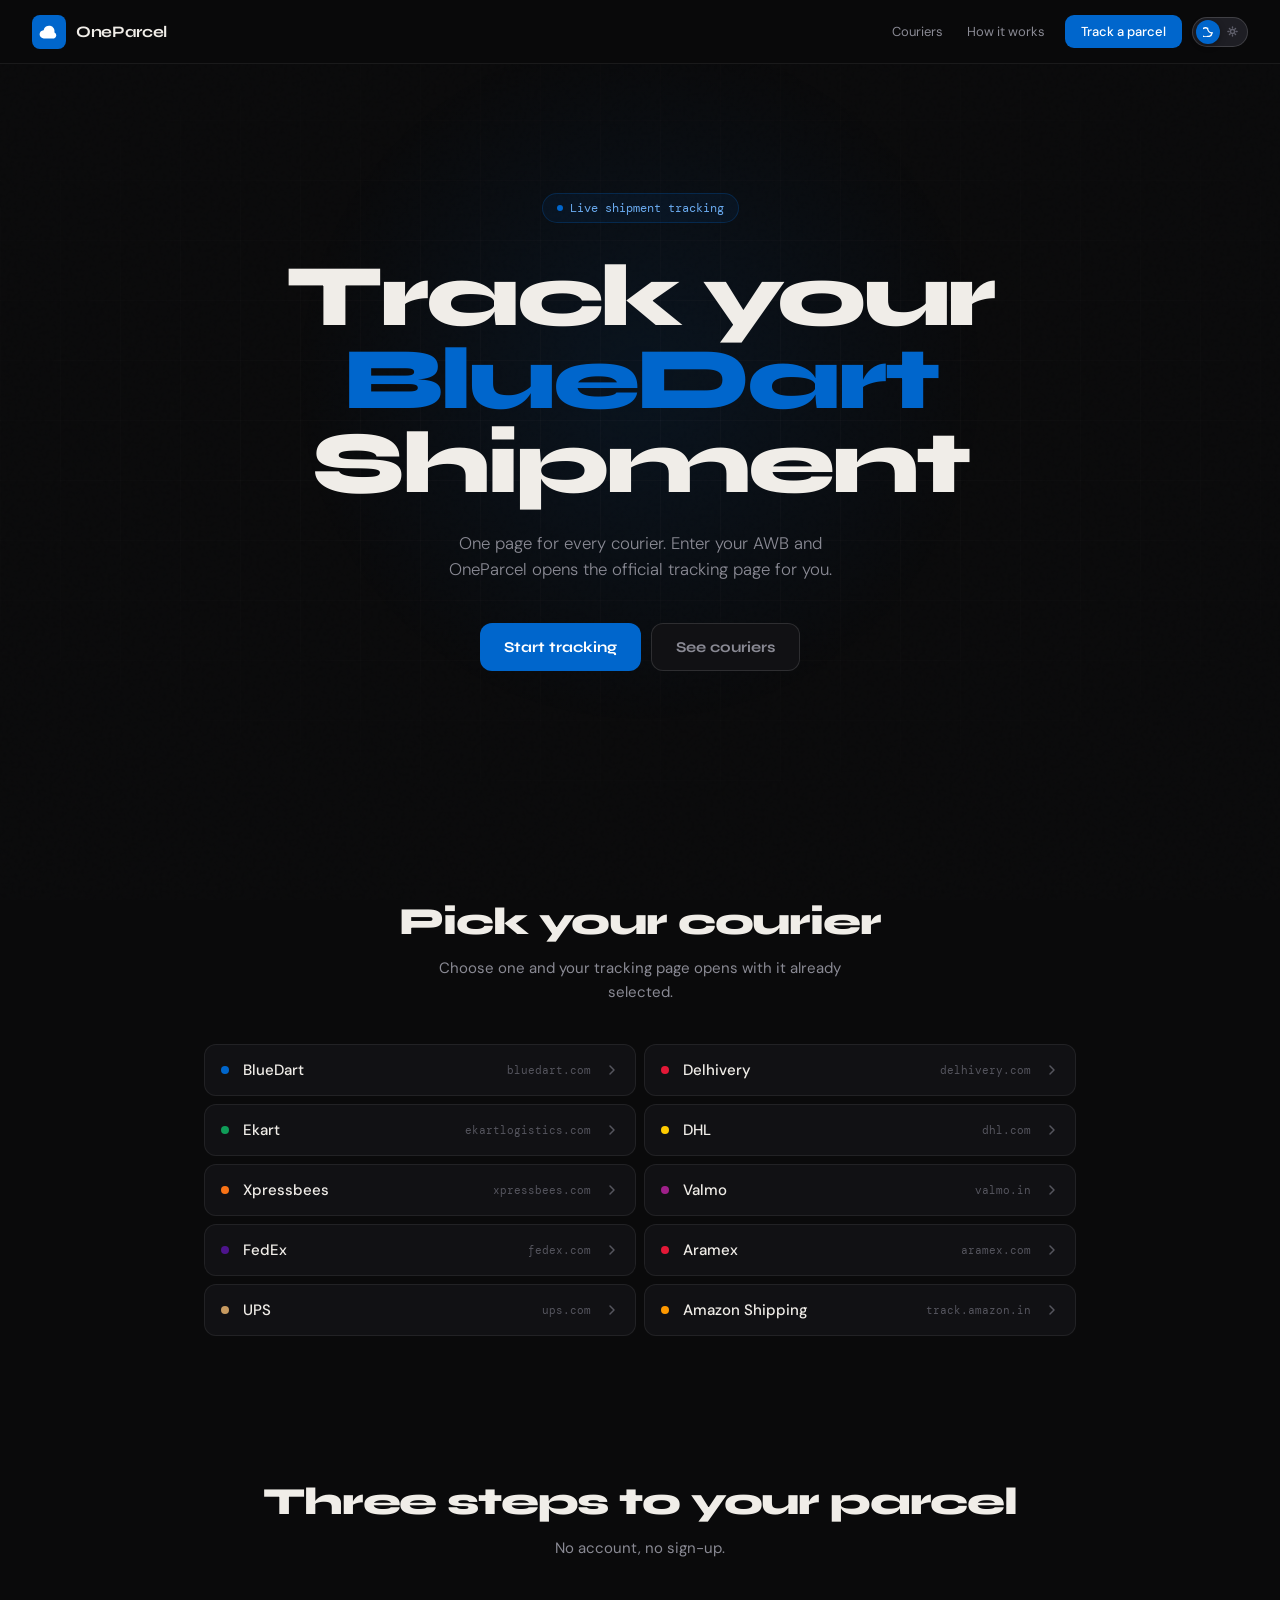
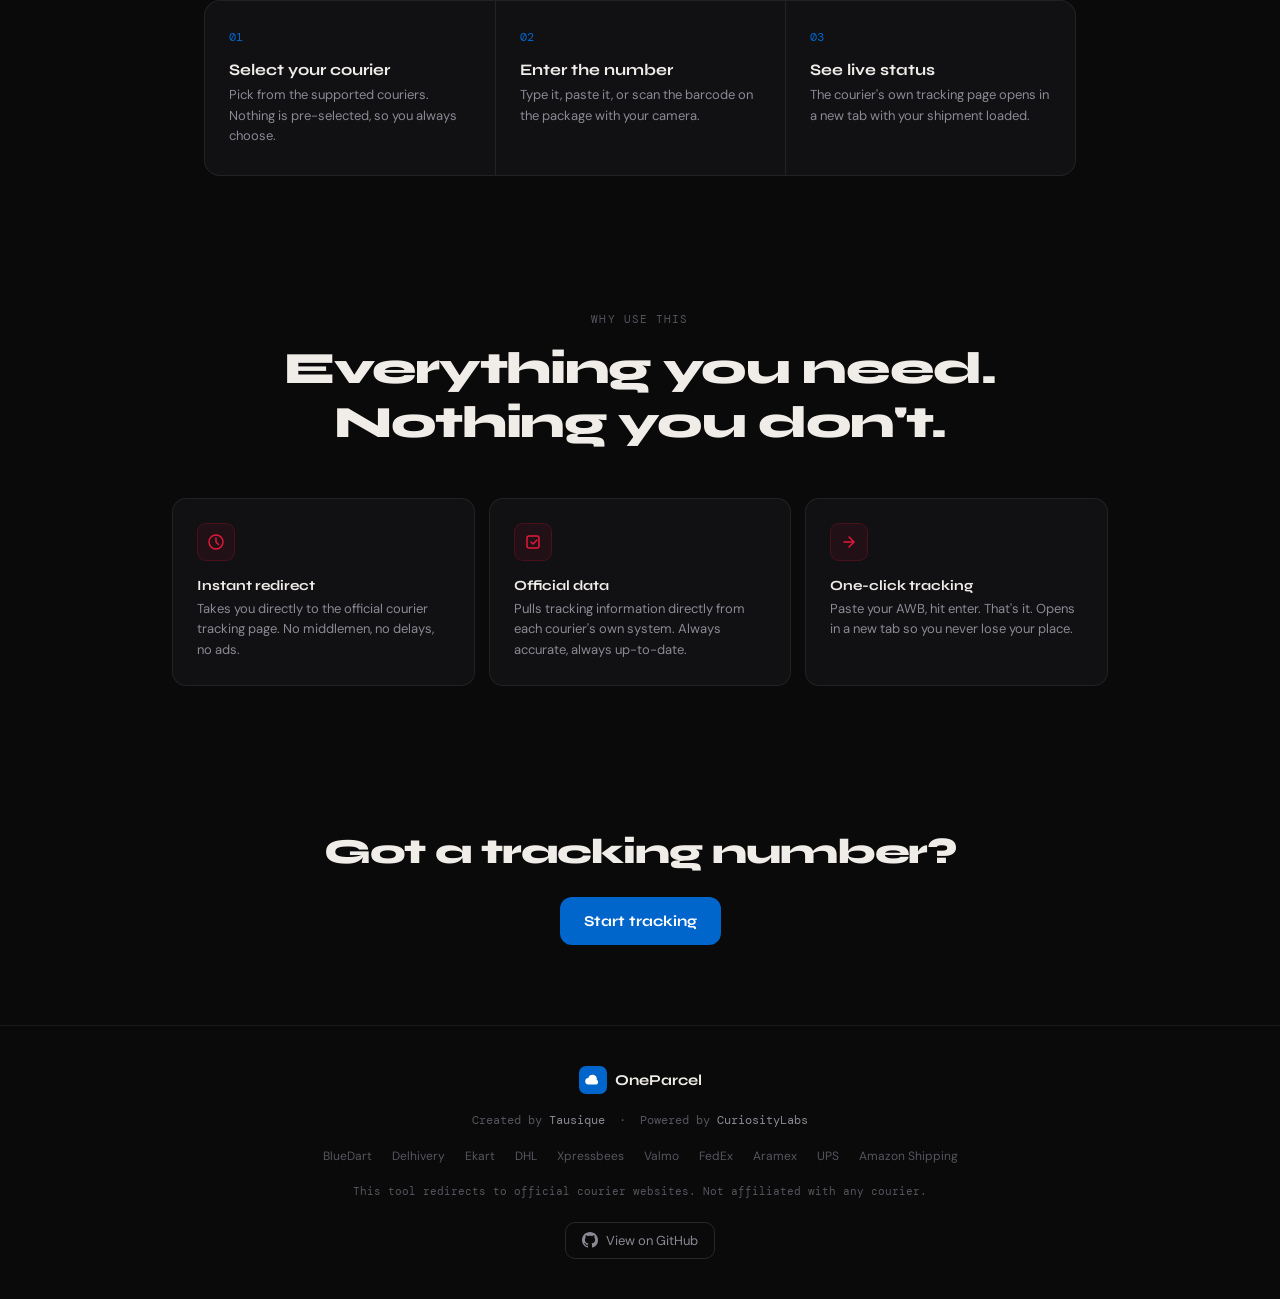
==== oneparcel/index.html @ 562efada "Add files via upload" ====
<!DOCTYPE html>
<html lang="en">
<head>
<meta charset="UTF-8"/>
<meta name="viewport" content="width=device-width, initial-scale=1.0, viewport-fit=cover"/>
<title>OneParcel — Track every courier in one place</title>
<meta name="theme-color" content="#0a0a0b"/>
<meta name="mobile-web-app-capable" content="yes"/>
<meta name="apple-mobile-web-app-capable" content="yes"/>
<meta name="apple-mobile-web-app-status-bar-style" content="black-translucent"/>
<meta name="apple-mobile-web-app-title" content="OneParcel"/>
<link rel="preconnect" href="https://fonts.googleapis.com"/>
<link rel="preconnect" href="https://fonts.gstatic.com" crossorigin/>
<link href="https://fonts.googleapis.com/css2?family=Syne:wght@400;500;600;700;800&family=DM+Mono:wght@400;500&family=DM+Sans:wght@300;400;500&display=swap" rel="stylesheet"/>
<link rel="stylesheet" href="css/base.css"/>
<link rel="stylesheet" href="css/nav.css"/>
<link rel="stylesheet" href="css/hero.css"/>
<link rel="stylesheet" href="css/landing.css"/>
<link rel="stylesheet" href="css/modals.css"/>
<link rel="stylesheet" href="css/features.css"/>
<!-- Vercel Web Analytics -->
<script>
  window.va = window.va || function () { (window.vaq = window.vaq || []).push(arguments); };
</script>
<script defer src="/_vercel/insights/script.js"></script>
</head>
<body>

<!-- NAV -->
<nav>
  <a class="nav-logo" href="index.html">
    <div class="nav-logo-icon" style="background:var(--blue);">
      <svg id="logoCloud" width="22" height="22" viewBox="0 0 24 24" fill="none">
        <path d="M6.5 19a4.5 4.5 0 01-.5-9 1 1 0 01.08-.02A6 6 0 0118 12.5 3.5 3.5 0 0117.5 19H6.5z" fill="white"/>
      </svg>
      <svg id="logoParcel" width="20" height="20" viewBox="0 0 24 24" fill="none" style="display:none;">
        <path d="M21 8L12 3 3 8v8l9 5 9-5V8z" stroke="white" stroke-width="1.8" stroke-linejoin="round"/>
        <path d="M3 8l9 5 9-5" stroke="white" stroke-width="1.8" stroke-linecap="round"/>
        <path d="M12 13v8" stroke="white" stroke-width="1.8" stroke-linecap="round"/>
      </svg>
    </div>
    <span class="nav-logo-text">OneParcel</span>
  </a>
  <div class="nav-right">
    <div class="nav-links">
      <a class="nav-link" href="#couriers">Couriers</a>
      <a class="nav-link" href="#how">How it works</a>
    </div>
    <a class="nav-cta" href="track.html">Track a parcel</a>
    <button class="theme-toggle" id="themeToggle" onclick="toggleTheme()" title="Toggle light/dark mode">
      <span class="theme-toggle-track">
        <span class="theme-toggle-thumb"></span>
        <span class="theme-icon theme-icon-moon">
          <svg width="11" height="11" viewBox="0 0 12 12" fill="none" stroke="currentColor" stroke-width="1.5" stroke-linecap="round">
            <path d="M10 7.5A5 5 0 015 2.5a5 5 0 100 9 5 5 0 005-4z"/>
          </svg>
        </span>
        <span class="theme-icon theme-icon-sun">
          <svg width="11" height="11" viewBox="0 0 12 12" fill="none" stroke="currentColor" stroke-width="1.5" stroke-linecap="round">
            <circle cx="6" cy="6" r="2.2"/>
            <line x1="6" y1="1" x2="6" y2="2.2"/><line x1="6" y1="9.8" x2="6" y2="11"/>
            <line x1="1" y1="6" x2="2.2" y2="6"/><line x1="9.8" y1="6" x2="11" y2="6"/>
            <line x1="2.64" y1="2.64" x2="3.5" y2="3.5"/><line x1="8.5" y1="8.5" x2="9.36" y2="9.36"/>
            <line x1="2.64" y1="9.36" x2="3.5" y2="8.5"/><line x1="8.5" y1="3.5" x2="9.36" y2="2.64"/>
          </svg>
        </span>
      </span>
    </button>
  </div>
</nav>

<!-- HERO -->
<section class="hero landing">
  <div class="hero-glow"></div>
  <div class="hero-grid"></div>

  <div class="hero-tag">
    <div class="hero-tag-dot"></div>
    <span>Live shipment tracking</span>
  </div>

  <h1>Track your<br/><span class="accent" id="heroAccent">courier</span><br/>Shipment</h1>

  <p class="hero-sub">One page for every courier. Enter your AWB and OneParcel opens the official tracking page for you.</p>

  <div class="hero-actions">
    <a class="btn btn-primary" href="track.html">Start tracking</a>
    <a class="btn btn-ghost" href="#couriers">See couriers</a>
  </div>
</section>

<!-- COURIERS -->
<section class="land-section" id="couriers">
  <h2>Pick your courier</h2>
  <p class="land-lead">Choose one and your tracking page opens with it already selected.</p>
  <div class="ledger" id="ledger"></div>
</section>

<!-- HOW IT WORKS -->
<section class="land-section" id="how">
  <h2>Three steps to your parcel</h2>
  <p class="land-lead">No account, no sign-up.</p>
  <div class="how">
    <div class="how-step">
      <div class="how-num">01</div>
      <div class="how-title">Select your courier</div>
      <div class="how-desc">Pick from the supported couriers. Nothing is pre-selected, so you always choose.</div>
    </div>
    <div class="how-step">
      <div class="how-num">02</div>
      <div class="how-title">Enter the number</div>
      <div class="how-desc">Type it, paste it, or scan the barcode on the package with your camera.</div>
    </div>
    <div class="how-step">
      <div class="how-num">03</div>
      <div class="how-title">See live status</div>
      <div class="how-desc">The courier's own tracking page opens in a new tab with your shipment loaded.</div>
    </div>
  </div>
</section>

<!-- FEATURES -->
<section class="features">
  <div class="section-label">Why use this</div>
  <h2>Everything you need.<br/>Nothing you don't.</h2>
  <div class="features-grid">
    <div class="feat-card">
      <div class="feat-icon">
        <svg width="18" height="18" viewBox="0 0 18 18" fill="none" stroke="#E31837" stroke-width="1.5" stroke-linecap="round" stroke-linejoin="round">
          <circle cx="9" cy="9" r="7"/><path d="M9 5v4l2.5 2.5"/>
        </svg>
      </div>
      <div class="feat-title">Instant redirect</div>
      <div class="feat-desc">Takes you directly to the official courier tracking page. No middlemen, no delays, no ads.</div>
    </div>
    <div class="feat-card">
      <div class="feat-icon">
        <svg width="18" height="18" viewBox="0 0 18 18" fill="none" stroke="#E31837" stroke-width="1.5" stroke-linecap="round" stroke-linejoin="round">
          <rect x="3" y="3" width="12" height="12" rx="2"/><path d="M7 9l2 2 4-4"/>
        </svg>
      </div>
      <div class="feat-title">Official data</div>
      <div class="feat-desc">Pulls tracking information directly from each courier's own system. Always accurate, always up-to-date.</div>
    </div>
    <div class="feat-card">
      <div class="feat-icon">
        <svg width="18" height="18" viewBox="0 0 18 18" fill="none" stroke="#E31837" stroke-width="1.5" stroke-linecap="round" stroke-linejoin="round">
          <path d="M4 9h10M9 4l5 5-5 5"/>
        </svg>
      </div>
      <div class="feat-title">One-click tracking</div>
      <div class="feat-desc">Paste your AWB, hit enter. That's it. Opens in a new tab so you never lose your place.</div>
    </div>
  </div>
</section>

<!-- CLOSING CTA -->
<section class="land-cta">
  <h2>Got a tracking number?</h2>
  <a class="btn btn-primary" href="track.html">Start tracking</a>
</section>

<!-- PWA INSTALL BANNER -->
<div class="pwa-banner" id="pwaBanner">
  <div class="pwa-banner-text">
    <div class="pwa-banner-title">Install OneParcel</div>
    <div class="pwa-banner-sub">Add to home screen for quick access</div>
  </div>
  <div class="pwa-banner-btns">
    <button class="pwa-install-btn" onclick="installPWA()">Install</button>
    <button class="pwa-dismiss-btn" onclick="dismissPWA()">
      <svg width="10" height="10" viewBox="0 0 10 10" fill="none" stroke="currentColor" stroke-width="1.5" stroke-linecap="round">
        <line x1="2" y1="2" x2="8" y2="8"/><line x1="8" y1="2" x2="2" y2="8"/>
      </svg>
    </button>
  </div>
</div>

<!-- FOOTER -->
<footer>
  <div style="display:flex;align-items:center;gap:8px;">
    <div class="nav-logo-icon" style="width:28px;height:28px;border-radius:7px;background:var(--blue);">
      <svg width="17" height="17" viewBox="0 0 24 24" fill="none">
        <path d="M6.5 19a4.5 4.5 0 01-.5-9 1 1 0 01.08-.02A6 6 0 0118 12.5 3.5 3.5 0 0117.5 19H6.5z" fill="white"/>
      </svg>
    </div>
    <span style="font-family:var(--display);font-size:15px;font-weight:700;color:var(--text);">OneParcel</span>
  </div>
  <div class="footer-credits">
    Created by <span>Tausique</span> &nbsp;·&nbsp; Powered by <span>CuriosityLabs</span>
  </div>
  <div class="footer-links">
    <a href="https://www.bluedart.com" target="_blank">BlueDart</a>
    <a href="https://www.delhivery.com" target="_blank">Delhivery</a>
    <a href="https://ekartlogistics.com" target="_blank">Ekart</a>
    <a href="https://www.dhl.com/in-en/home/tracking.html" target="_blank">DHL</a>
    <a href="https://www.xpressbees.com" target="_blank">Xpressbees</a>
    <a href="https://www.valmo.in" target="_blank">Valmo</a>
    <a href="https://www.fedex.com/en-in/home.html" target="_blank">FedEx</a>
    <a href="https://www.aramex.com" target="_blank">Aramex</a>
    <a href="https://www.ups.com" target="_blank">UPS</a>
    <a href="https://track.amazon.in" target="_blank">Amazon Shipping</a>
  </div>
  <div style="font-family:var(--mono);font-size:11px;color:var(--text3);margin-top:0.25rem;">
    This tool redirects to official courier websites. Not affiliated with any courier.
  </div>
  <a class="footer-github" href="https://github.com/sheikhtausique/oneparcel" target="_blank" rel="noopener">
    <svg width="16" height="16" viewBox="0 0 16 16" fill="currentColor" aria-hidden="true"><path d="M8 0C3.58 0 0 3.58 0 8c0 3.54 2.29 6.53 5.47 7.59.4.07.55-.17.55-.38 0-.19-.01-.82-.01-1.49-2.01.37-2.53-.49-2.69-.94-.09-.23-.48-.94-.82-1.13-.28-.15-.68-.52-.01-.53.63-.01 1.08.58 1.23.82.72 1.21 1.87.87 2.33.66.07-.52.28-.87.51-1.07-1.78-.2-3.64-.89-3.64-3.95 0-.87.31-1.59.82-2.15-.08-.2-.36-1.02.08-2.12 0 0 .67-.21 2.2.82.64-.18 1.32-.27 2-.27.68 0 1.36.09 2 .27 1.53-1.04 2.2-.82 2.2-.82.44 1.1.16 1.92.08 2.12.51.56.82 1.27.82 2.15 0 3.07-1.87 3.75-3.65 3.95.29.25.54.73.54 1.48 0 1.07-.01 1.93-.01 2.2 0 .21.15.46.55.38A8.01 8.01 0 0016 8c0-4.42-3.58-8-8-8z"/></svg>
    <span>View on GitHub</span>
  </a>
</footer>

<script src="js/couriers.js"></script>
<script src="js/theme.js"></script>
<script src="js/pwa.js"></script>
<script src="js/landing.js"></script>

</body>
</html>
---- oneparcel/css/base.css ----
*, *::before, *::after { box-sizing: border-box; margin: 0; padding: 0; }

:root {
  --red: #E31837;
  --red-dark: #b81228;
  --red-dim: rgba(227,24,55,0.08);
  --blue: #0066CC;
  --blue-dark: #0052a3;
  --blue-dim: rgba(0,102,204,0.08);
  --green: #0f9d58;
  --green-dark: #0b7a44;
  --green-dim: rgba(15,157,88,0.08);
  --purple: #7b2ff7;
  --purple-dark: #6220d4;
  --purple-dim: rgba(123,47,247,0.08);
  --active-color: var(--blue);
  --active-dim: var(--blue-dim);
  --icon-stroke: rgba(255,255,255,0.5);
  --input-bg: var(--bg2);
  --card-bg: var(--bg3);
  --recent-item-bg: var(--bg2);
  --step-bg: var(--bg2);
  --feat-card-bg: var(--bg2);
  --bg: #0a0a0b;
  --bg2: #111114;
  --bg3: #18181c;
  --border: rgba(255,255,255,0.07);
  --border2: rgba(255,255,255,0.12);
  --text: #f0ede8;
  --text2: #8a8a94;
  --text3: #55555e;
  --mono: 'DM Mono', monospace;
  --sans: 'DM Sans', sans-serif;
  --display: 'Syne', sans-serif;
}

:root.light {
  --bg: #f0f2f5;
  --bg2: #ffffff;
  --bg3: #e4e6eb;
  --border: rgba(0,0,0,0.10);
  --border2: rgba(0,0,0,0.18);
  --text: #0d0d10;
  --text2: #44444e;
  --text3: #7a7a88;
  --icon-stroke: rgba(0,0,0,0.55);
  --input-bg: #ffffff;
  --card-bg: #f8f9fb;
  --nav-bg: rgba(255,255,255,0.95);
  --recent-item-bg: #ffffff;
  --step-bg: #f0f2f5;
  --feat-card-bg: #ffffff;
}

html { scroll-behavior: smooth; }

body {
  background: var(--bg);
  color: var(--text);
  font-family: var(--sans);
  min-height: 100vh;
  overflow-x: hidden;
  transition: background 0.3s, color 0.3s;
}

body::before {
  content: '';
  position: fixed;
  inset: 0;
  background-image: url("data:image/svg+xml,%3Csvg viewBox='0 0 256 256' xmlns='http://www.w3.org/2000/svg'%3E%3Cfilter id='noise'%3E%3CfeTurbulence type='fractalNoise' baseFrequency='0.9' numOctaves='4' stitchTiles='stitch'/%3E%3C/filter%3E%3Crect width='100%25' height='100%25' filter='url(%23noise)' opacity='0.04'/%3E%3C/svg%3E");
  pointer-events: none;
  z-index: 0;
  opacity: 0.4;
}

:root.light .hero-grid { opacity: 0.25; }
:root.light .hero-glow { opacity: 0.5; }
:root.light body::before { opacity: 0.1; }

@keyframes fadeUp {
  from { opacity: 0; transform: translateY(20px); }
  to   { opacity: 1; transform: translateY(0); }
}

@keyframes pulse {
  0%, 100% { opacity: 1; }
  50% { opacity: 0.3; }
}

::-webkit-scrollbar { width: 6px; }
::-webkit-scrollbar-track { background: var(--bg); }
::-webkit-scrollbar-thumb { background: var(--bg3); border-radius: 3px; }

/* FLOATING HOME BUTTON */
.home-btn {
  position: fixed;
  bottom: 2rem;
  right: 2rem;
  z-index: 120;
  width: 44px; height: 44px;
  border-radius: 50%;
  background: var(--bg3);
  border: 1px solid var(--border2);
  cursor: pointer;
  display: flex;
  align-items: center;
  justify-content: center;
  box-shadow: 0 4px 20px rgba(0,0,0,0.3);
  opacity: 0;
  transform: translateY(12px);
  transition: opacity 0.3s ease, transform 0.3s ease, background 0.2s, border-color 0.2s;
  pointer-events: none;
}

.home-btn.visible {
  opacity: 1;
  transform: translateY(0);
  pointer-events: auto;
}

.home-btn:hover {
  background: var(--accent-color, var(--blue));
  border-color: transparent;
}

.home-btn:hover svg { stroke: white; }

.home-btn:active { transform: scale(0.92); }

.home-btn svg { stroke: var(--text2); transition: stroke 0.2s; }
---- oneparcel/css/nav.css ----
nav {
  position: fixed;
  top: 0; left: 0; right: 0;
  z-index: 100;
  padding: 0 2rem;
  height: calc(64px + env(safe-area-inset-top, 0px));
  padding-top: env(safe-area-inset-top, 0px);
  display: flex;
  align-items: center;
  justify-content: space-between;
  border-bottom: 1px solid var(--border);
  background: var(--nav-bg, rgba(10,10,11,0.88));
  backdrop-filter: blur(20px);
  -webkit-backdrop-filter: blur(20px);
  transition: background 0.3s, border-color 0.3s;
}

.nav-logo {
  display: flex;
  align-items: center;
  gap: 10px;
  text-decoration: none;
}

.nav-logo-icon {
  width: 34px; height: 34px;
  background: var(--blue);
  border-radius: 8px;
  display: flex; align-items: center; justify-content: center;
}

.nav-logo-text {
  font-family: var(--display);
  font-size: 16px; font-weight: 700;
  color: var(--text);
  letter-spacing: -0.02em;
}

.nav-right {
  display: flex;
  align-items: center;
  gap: 10px;
}

.nav-badge {
  font-family: var(--mono);
  font-size: 11px;
  color: var(--text3);
  border: 1px solid var(--border);
  padding: 4px 10px;
  border-radius: 20px;
}

.nav-link {
  font-size: 13px;
  color: var(--text2);
  text-decoration: none;
  padding: 6px 10px;
  border-radius: 8px;
  transition: color 0.15s, background 0.15s;
}

.nav-link:hover { color: var(--text); background: var(--bg3); }

.nav-cta {
  font-size: 13px;
  font-weight: 500;
  color: #fff;
  background: var(--accent-color, var(--blue));
  padding: 8px 16px;
  border-radius: 9px;
  text-decoration: none;
  transition: background 0.4s, filter 0.15s;
}

.nav-cta:hover { filter: brightness(0.9); }

/* THEME TOGGLE */
.theme-toggle {
  background: none;
  border: none;
  cursor: pointer;
  padding: 0;
  flex-shrink: 0;
}

.theme-toggle-track {
  display: flex;
  align-items: center;
  width: 56px;
  height: 30px;
  border-radius: 20px;
  background: #1e1e24;
  border: 1.5px solid rgba(255,255,255,0.15);
  position: relative;
  transition: background 0.3s, border-color 0.3s;
}

:root.light .theme-toggle-track {
  background: #e0e3ea;
  border-color: rgba(0,0,0,0.18);
}

.theme-toggle:hover .theme-toggle-track { filter: brightness(1.15); }

.theme-toggle-thumb {
  position: absolute;
  width: 24px; height: 24px;
  border-radius: 50%;
  background: var(--accent-color, var(--blue));
  left: 3px;
  transition: left 0.3s cubic-bezier(0.4,0,0.2,1), background 0.3s;
  box-shadow: 0 2px 6px rgba(0,0,0,0.35);
  z-index: 1;
}

.theme-toggle.light-mode .theme-toggle-thumb { left: calc(100% - 27px); }

.theme-icon {
  position: absolute;
  display: flex;
  align-items: center;
  justify-content: center;
  width: 24px; height: 24px;
  transition: opacity 0.2s;
  z-index: 2;
  pointer-events: none;
}

.theme-icon-moon { left: 3px; color: white; opacity: 1; }
.theme-icon-sun  { right: 3px; color: #7a7a88; opacity: 0.7; }

.theme-toggle.light-mode .theme-icon-moon { color: #7a7a88; opacity: 0.7; }
.theme-toggle.light-mode .theme-icon-sun  { color: #44444e; opacity: 1; }

@media (max-width: 600px) {
  nav { padding: 0 1rem; }
  .nav-badge { display: none; }
  .nav-hide-sm { display: none; }
}
---- oneparcel/css/hero.css ----
.hero {
  position: relative;
  min-height: 100vh;
  display: flex;
  flex-direction: column;
  align-items: center;
  justify-content: center;
  padding: 100px 1.5rem 4rem;
  text-align: center;
  overflow: hidden;
}

.hero-glow {
  position: absolute;
  width: 700px; height: 700px;
  border-radius: 50%;
  background: radial-gradient(circle, var(--glow-color, rgba(0,102,204,0.10)) 0%, transparent 70%);
  top: 50%; left: 50%;
  transform: translate(-50%, -55%);
  pointer-events: none;
  transition: background 0.5s;
}

.hero-grid {
  position: absolute;
  inset: 0;
  background-image:
    linear-gradient(rgba(255,255,255,0.025) 1px, transparent 1px),
    linear-gradient(90deg, rgba(255,255,255,0.025) 1px, transparent 1px);
  background-size: 60px 60px;
  mask-image: radial-gradient(ellipse 80% 60% at 50% 50%, black, transparent);
  pointer-events: none;
}

.hero-tag {
  display: inline-flex;
  align-items: center;
  gap: 7px;
  background: var(--tag-bg, var(--blue-dim));
  border: 1px solid var(--tag-border, rgba(0,102,204,0.25));
  color: var(--tag-color, #6aabf0);
  font-family: var(--mono);
  font-size: 12px;
  padding: 6px 14px;
  border-radius: 20px;
  margin-bottom: 2rem;
  animation: fadeUp 0.6s ease both;
  transition: background 0.4s, border-color 0.4s, color 0.4s;
}

.hero-tag-dot {
  width: 6px; height: 6px;
  border-radius: 50%;
  background: var(--accent-color, var(--blue));
  animation: pulse 2s infinite;
  transition: background 0.4s;
}

h1 {
  font-family: var(--display);
  font-size: clamp(2.8rem, 7vw, 5.5rem);
  font-weight: 800;
  line-height: 0.95;
  letter-spacing: -0.04em;
  margin-bottom: 1.5rem;
  animation: fadeUp 0.6s 0.1s ease both;
}

h1 .accent { color: var(--accent-color, var(--blue)); transition: color 0.4s; }

.hero-sub {
  font-size: 1.05rem;
  color: var(--text2);
  max-width: 440px;
  line-height: 1.6;
  margin-bottom: 2.5rem;
  font-weight: 300;
  animation: fadeUp 0.6s 0.2s ease both;
  min-height: 48px;
  transition: opacity 0.3s;
}

@media (max-width: 600px) {
  h1 { font-size: 2.6rem; }
}
---- oneparcel/css/landing.css ----
/* LANDING PAGE */
.hero.landing { min-height: 92vh; }

.hero-actions {
  display: flex;
  gap: 10px;
  flex-wrap: wrap;
  justify-content: center;
  animation: fadeUp 0.6s 0.3s ease both;
}

.btn {
  height: 48px;
  padding: 0 24px;
  border-radius: 12px;
  font-family: var(--display);
  font-size: 15px;
  font-weight: 700;
  text-decoration: none;
  display: inline-flex;
  align-items: center;
  justify-content: center;
  transition: background 0.4s, border-color 0.2s, color 0.2s, filter 0.15s, transform 0.1s;
}

.btn:active { transform: scale(0.98); }

.btn-primary { background: var(--accent-color, var(--blue)); color: #fff; }
.btn-primary:hover { filter: brightness(0.9); }

.btn-ghost {
  background: var(--input-bg);
  color: var(--text2);
  border: 1px solid var(--border2);
}
.btn-ghost:hover { color: var(--text); border-color: var(--text3); }

#heroAccent { display: inline-block; white-space: nowrap; transition: opacity 0.18s ease, color 0.4s; }

.nav-links { display: flex; align-items: center; gap: 4px; }
#heroAccent.swap { opacity: 0; }

.land-section {
  padding: 4.5rem 1.5rem;
  max-width: 920px;
  margin: 0 auto;
  scroll-margin-top: 64px;
}

.land-section h2 {
  font-family: var(--display);
  font-size: clamp(1.5rem, 4vw, 2.4rem);
  font-weight: 800;
  letter-spacing: -0.03em;
  line-height: 1.15;
  text-align: center;
  margin-bottom: 0.75rem;
}

.land-lead {
  text-align: center;
  color: var(--text2);
  font-size: 15px;
  line-height: 1.6;
  max-width: 460px;
  margin: 0 auto 2.5rem;
}

/* COURIER LIST: dots share one vertical line */
.ledger {
  display: grid;
  grid-template-columns: repeat(2, 1fr);
  gap: 8px;
}

.ledger-row {
  display: grid;
  grid-template-columns: 8px 1fr auto 14px;
  align-items: center;
  gap: 14px;
  padding: 15px 16px;
  background: var(--recent-item-bg);
  border: 1px solid var(--border);
  border-radius: 12px;
  text-decoration: none;
  transition: border-color 0.2s, background 0.2s;
}

.ledger-row:hover { border-color: var(--c); background: var(--bg3); }

.ledger-dot { width: 8px; height: 8px; border-radius: 50%; background: var(--c); }

.ledger-name {
  font-size: 15px;
  font-weight: 500;
  color: var(--text);
  white-space: nowrap;
}

.ledger-site {
  font-family: var(--mono);
  font-size: 11px;
  color: var(--text3);
  white-space: nowrap;
  overflow: hidden;
  text-overflow: ellipsis;
}

.ledger-row svg { stroke: var(--text3); transition: stroke 0.2s, transform 0.2s; }
.ledger-row:hover svg { stroke: var(--c); transform: translateX(2px); }

/* HOW IT WORKS */
.how {
  display: grid;
  grid-template-columns: repeat(3, 1fr);
  border: 1px solid var(--border);
  border-radius: 16px;
  background: var(--recent-item-bg);
  overflow: hidden;
}

.how-step { padding: 1.75rem 1.5rem; }
.how-step + .how-step { border-left: 1px solid var(--border); }

.how-num {
  font-family: var(--mono);
  font-size: 12px;
  color: var(--accent-color, var(--blue));
  margin-bottom: 0.9rem;
  transition: color 0.4s;
}

.how-title {
  font-family: var(--display);
  font-size: 16px;
  font-weight: 700;
  margin-bottom: 6px;
}

.how-desc { font-size: 13px; color: var(--text2); line-height: 1.6; }

/* closing call to action */
.land-cta {
  text-align: center;
  padding: 4rem 1.5rem 5rem;
}

.land-cta h2 {
  font-family: var(--display);
  font-size: clamp(1.5rem, 4vw, 2.2rem);
  font-weight: 800;
  letter-spacing: -0.03em;
  margin-bottom: 1.5rem;
}

.features { padding-top: 1rem; }

@media (max-width: 700px) {
  .ledger { grid-template-columns: 1fr; }
  .how { grid-template-columns: 1fr; }
  .how-step + .how-step { border-left: none; border-top: 1px solid var(--border); }
}

@media (prefers-reduced-motion: reduce) {
  #heroAccent { transition: none; }
  .feat-card { opacity: 1 !important; transform: none !important; transition: none; }
}

/* GITHUB LINK */
.footer-github {
  display: inline-flex;
  align-items: center;
  gap: 8px;
  margin-top: 0.5rem;
  padding: 9px 16px;
  border: 1px solid var(--border2);
  border-radius: 10px;
  color: var(--text2);
  font-size: 13px;
  text-decoration: none;
  transition: color 0.15s, border-color 0.15s;
}

.footer-github:hover { color: var(--text); border-color: var(--text3); }

/* tap behaviour on touch screens */
a, button { -webkit-tap-highlight-color: transparent; touch-action: manipulation; }

/* MOBILE */
@media (max-width: 600px) {
  body::before { display: none; }

  /* same header as desktop: logo + name, page links, track button, theme toggle.
     Sizes are compact here and landing.js scales the row down further if a phone is narrower. */
  nav { padding-left: 0.6rem; padding-right: 0.6rem; }
  .nav-logo { gap: 6px; flex-shrink: 0; }
  .nav-logo-icon { width: 28px; height: 28px; }
  .nav-logo-icon svg { width: 18px; height: 18px; }
  .nav-logo-text { font-size: 13px; white-space: nowrap; }
  .nav-right { gap: 0; flex-shrink: 0; }
  .nav-links { gap: 0; }
  .nav-link { display: inline-flex; align-items: center; min-height: 40px; padding: 0 4px; font-size: 11px; white-space: nowrap; }
  .nav-cta { display: inline-flex; align-items: center; min-height: 36px; padding: 0 10px; margin-left: 4px; font-size: 11px; white-space: nowrap; }
  .theme-toggle { padding: 7px 0; margin-left: 4px; flex-shrink: 0; zoom: 0.75; }

  .hero.landing {
    min-height: auto;
    justify-content: flex-start;
    padding: calc(88px + env(safe-area-inset-top, 0px)) 1.25rem 3rem;
  }

  .hero-tag { margin-bottom: 1.5rem; }

  /* one line at every width, so the headline never jumps while the name changes */
  .hero.landing h1 {
    font-size: clamp(1.9rem, 9.5vw, 2.6rem);
    margin-bottom: 1.1rem;
  }

  .hero.landing .hero-sub { font-size: 0.95rem; min-height: 0; margin-bottom: 1.75rem; }

  .hero-actions { width: 100%; max-width: 360px; }
  .hero-actions .btn { flex: 1; padding: 0 12px; }

  .land-section { padding: 3rem 1.25rem; scroll-margin-top: 16px; }
  .land-lead { margin-bottom: 1.5rem; font-size: 14px; }

  /* courier list: two compact columns instead of ten tall rows */
  .ledger { grid-template-columns: 1fr 1fr; gap: 7px; }
  .ledger-row { grid-template-columns: 8px 1fr; gap: 12px; padding: 14px 14px; min-height: 48px; }
  .ledger-site, .ledger-row svg { display: none; }
  .ledger-name { font-size: 14px; white-space: normal; line-height: 1.25; }

  .how-step { padding: 1.25rem; }

  .features { padding: 1rem 1.25rem 2.5rem; }
  .features h2 { margin-bottom: 1.75rem; }
  .feat-card { padding: 1.25rem; }

  .land-cta { padding: 2.5rem 1.25rem 3.5rem; }
  .land-cta .btn { width: 100%; max-width: 360px; }

  footer { padding: 2rem 1.25rem calc(2rem + env(safe-area-inset-bottom, 0px)); }
  .footer-links { gap: 2px 14px; }
  .footer-links a { padding: 8px 2px; }
}
---- oneparcel/css/modals.css ----
/* LABEL MODAL */
.label-modal-overlay {
  position: fixed; inset: 0;
  background: rgba(0,0,0,0.6);
  backdrop-filter: blur(4px);
  z-index: 200;
  display: none;
  align-items: center;
  justify-content: center;
  padding: 1rem;
}

.label-modal-overlay.visible { display: flex; }

.label-modal {
  background: var(--bg3);
  border: 1px solid var(--border2);
  border-radius: 16px;
  padding: 1.5rem;
  width: 100%;
  max-width: 380px;
}

.label-modal h3 {
  font-family: var(--display);
  font-size: 17px; font-weight: 700;
  margin-bottom: 0.5rem;
  color: var(--text);
}

.label-modal p {
  font-size: 13px;
  color: var(--text2);
  margin-bottom: 1rem;
  font-family: var(--mono);
}

.label-modal input {
  width: 100%;
  background: var(--bg2);
  border: 1px solid var(--border2);
  border-radius: 10px;
  color: var(--text);
  font-family: var(--sans);
  font-size: 14px;
  padding: 12px 14px;
  outline: none;
  margin-bottom: 1rem;
  box-sizing: border-box;
  transition: border-color 0.2s;
}

.label-modal input:focus { border-color: var(--input-focus-border); }

.label-modal-btns { display: flex; gap: 8px; }

.label-modal-btns button {
  flex: 1; height: 38px;
  border-radius: 9px;
  font-family: var(--sans);
  font-size: 14px; font-weight: 500;
  cursor: pointer; border: none;
  transition: opacity 0.15s;
}

.label-modal-btns button:first-child {
  background: var(--bg2);
  border: 1px solid var(--border2);
  color: var(--text2);
}

.label-modal-btns button:last-child {
  background: var(--accent-color, var(--blue));
  color: white;
}

.label-modal-btns button:hover { opacity: 0.85; }

/* QR SCANNER */
.qr-modal-overlay {
  position: fixed; inset: 0;
  background: rgba(0,0,0,0.75);
  backdrop-filter: blur(6px);
  z-index: 300;
  display: none;
  align-items: center;
  justify-content: center;
  padding: 1rem;
}

.qr-modal-overlay.visible { display: flex; }

.qr-modal {
  background: var(--bg3);
  border: 1px solid var(--border2);
  border-radius: 20px;
  padding: 1.5rem;
  width: 100%; max-width: 360px;
  text-align: center;
}

.qr-modal-header {
  display: flex;
  align-items: center;
  justify-content: space-between;
  margin-bottom: 1rem;
}

.qr-modal-title {
  font-family: var(--display);
  font-size: 16px; font-weight: 700;
  color: var(--text);
}

.qr-close {
  width: 28px; height: 28px;
  border-radius: 8px;
  background: var(--bg2);
  border: 1px solid var(--border);
  cursor: pointer;
  display: flex; align-items: center; justify-content: center;
  color: var(--text2);
}

.qr-video-wrap {
  position: relative;
  width: 100%; aspect-ratio: 1;
  border-radius: 14px;
  overflow: hidden;
  background: #000;
  margin-bottom: 1rem;
}

.qr-video-wrap video { width: 100%; height: 100%; object-fit: cover; }

.qr-overlay-frame {
  position: absolute; inset: 0;
  display: flex; align-items: center; justify-content: center;
  pointer-events: none;
}

.qr-frame {
  width: 60%; aspect-ratio: 1;
  border: 2px solid var(--accent-color, var(--blue));
  border-radius: 12px;
  box-shadow: 0 0 0 9999px rgba(0,0,0,0.45);
  animation: qr-scan 2s ease-in-out infinite;
}

@keyframes qr-scan {
  0%, 100% { border-color: var(--accent-color, var(--blue)); }
  50% { border-color: rgba(255,255,255,0.6); }
}

.qr-hint {
  font-family: var(--mono);
  font-size: 11px;
  color: var(--text3);
}

/* PWA BANNER */
.pwa-banner {
  position: fixed;
  bottom: 1.5rem; left: 50%;
  transform: translateX(-50%);
  background: var(--bg3);
  border: 1px solid var(--border2);
  border-radius: 14px;
  padding: 12px 16px;
  display: none;
  align-items: center;
  gap: 12px;
  z-index: 150;
  box-shadow: 0 8px 32px rgba(0,0,0,0.4);
  max-width: 360px;
  width: calc(100% - 2rem);
  animation: fadeUp 0.4s ease both;
}

.pwa-banner.visible { display: flex; }

.pwa-banner-text { flex: 1; min-width: 0; }

.pwa-banner-title {
  font-family: var(--display);
  font-size: 13px; font-weight: 700;
  color: var(--text); margin-bottom: 2px;
}

.pwa-banner-sub {
  font-family: var(--mono);
  font-size: 11px; color: var(--text3);
}

.pwa-banner-btns { display: flex; gap: 6px; flex-shrink: 0; }

.pwa-install-btn {
  height: 32px; padding: 0 14px;
  border-radius: 8px; border: none;
  background: var(--accent-color, var(--blue));
  color: white; font-family: var(--sans);
  font-size: 12px; font-weight: 600;
  cursor: pointer; white-space: nowrap;
}

.pwa-dismiss-btn {
  height: 32px; width: 32px;
  border-radius: 8px;
  border: 1px solid var(--border);
  background: none; color: var(--text3);
  cursor: pointer;
  display: flex; align-items: center; justify-content: center;
}
---- oneparcel/css/features.css ----
.features {
  padding: 4rem 2rem 5rem;
  max-width: 1000px;
  margin: 0 auto;
}

.section-label {
  font-family: var(--mono);
  font-size: 11px;
  color: var(--text3);
  letter-spacing: 0.1em;
  text-transform: uppercase;
  text-align: center;
  margin-bottom: 1rem;
}

.features h2 {
  font-family: var(--display);
  font-size: clamp(1.4rem, 4vw, 2.8rem);
  font-weight: 800;
  letter-spacing: -0.03em;
  text-align: center;
  margin-bottom: 3rem;
  line-height: 1.2;
}

.features-grid {
  display: grid;
  grid-template-columns: repeat(auto-fit, minmax(220px, 1fr));
  gap: 14px;
}

.feat-card {
  background: var(--feat-card-bg);
  border: 1px solid var(--border);
  border-radius: 14px;
  padding: 1.5rem;
  transition: border-color 0.2s, transform 0.2s;
  opacity: 0;
  transform: translateY(16px);
  transition: opacity 0.5s ease, transform 0.5s ease;
}

.feat-card:hover { border-color: var(--border2); transform: translateY(-2px); }

.feat-icon {
  width: 38px; height: 38px;
  background: var(--red-dim);
  border: 1px solid rgba(227,24,55,0.2);
  border-radius: 9px;
  display: flex; align-items: center; justify-content: center;
  margin-bottom: 1rem;
}

.feat-title {
  font-family: var(--display);
  font-size: 14px; font-weight: 700;
  margin-bottom: 5px;
  color: var(--text);
}

.feat-desc { font-size: 13px; color: var(--text2); line-height: 1.6; }

/* FOOTER */
footer {
  padding: 2.5rem 2rem;
  border-top: 1px solid var(--border);
  display: flex;
  flex-direction: column;
  align-items: center;
  gap: 1rem;
  text-align: center;
}

.footer-credits {
  font-family: var(--mono);
  font-size: 12px;
  color: var(--text3);
  line-height: 1.8;
}

.footer-credits span { color: var(--text2); }

.footer-links { display: flex; gap: 20px; flex-wrap: wrap; justify-content: center; }

.footer-links a {
  font-size: 12px;
  color: var(--text3);
  text-decoration: none;
  transition: color 0.15s;
}

.footer-links a:hover { color: var(--text2); }

@media (max-width: 600px) {
  .features h2 { font-size: 1.25rem; }
}
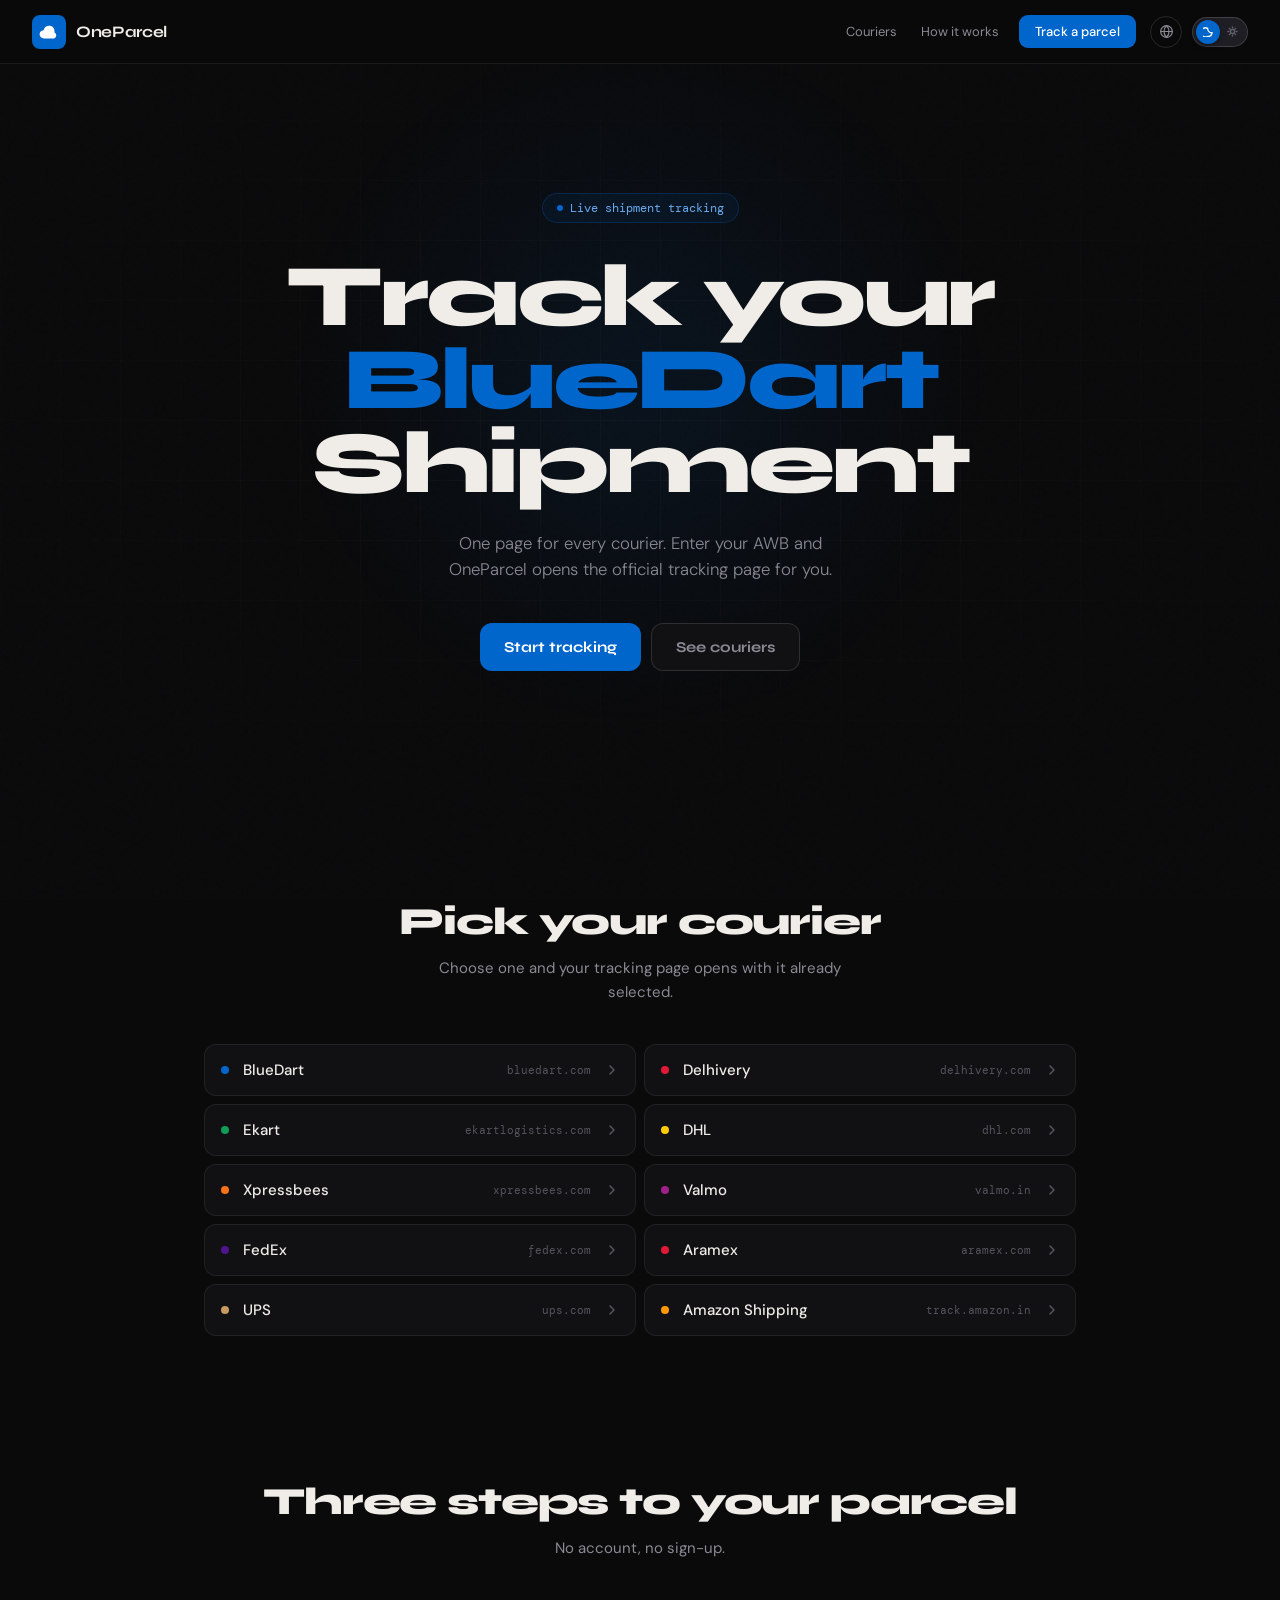
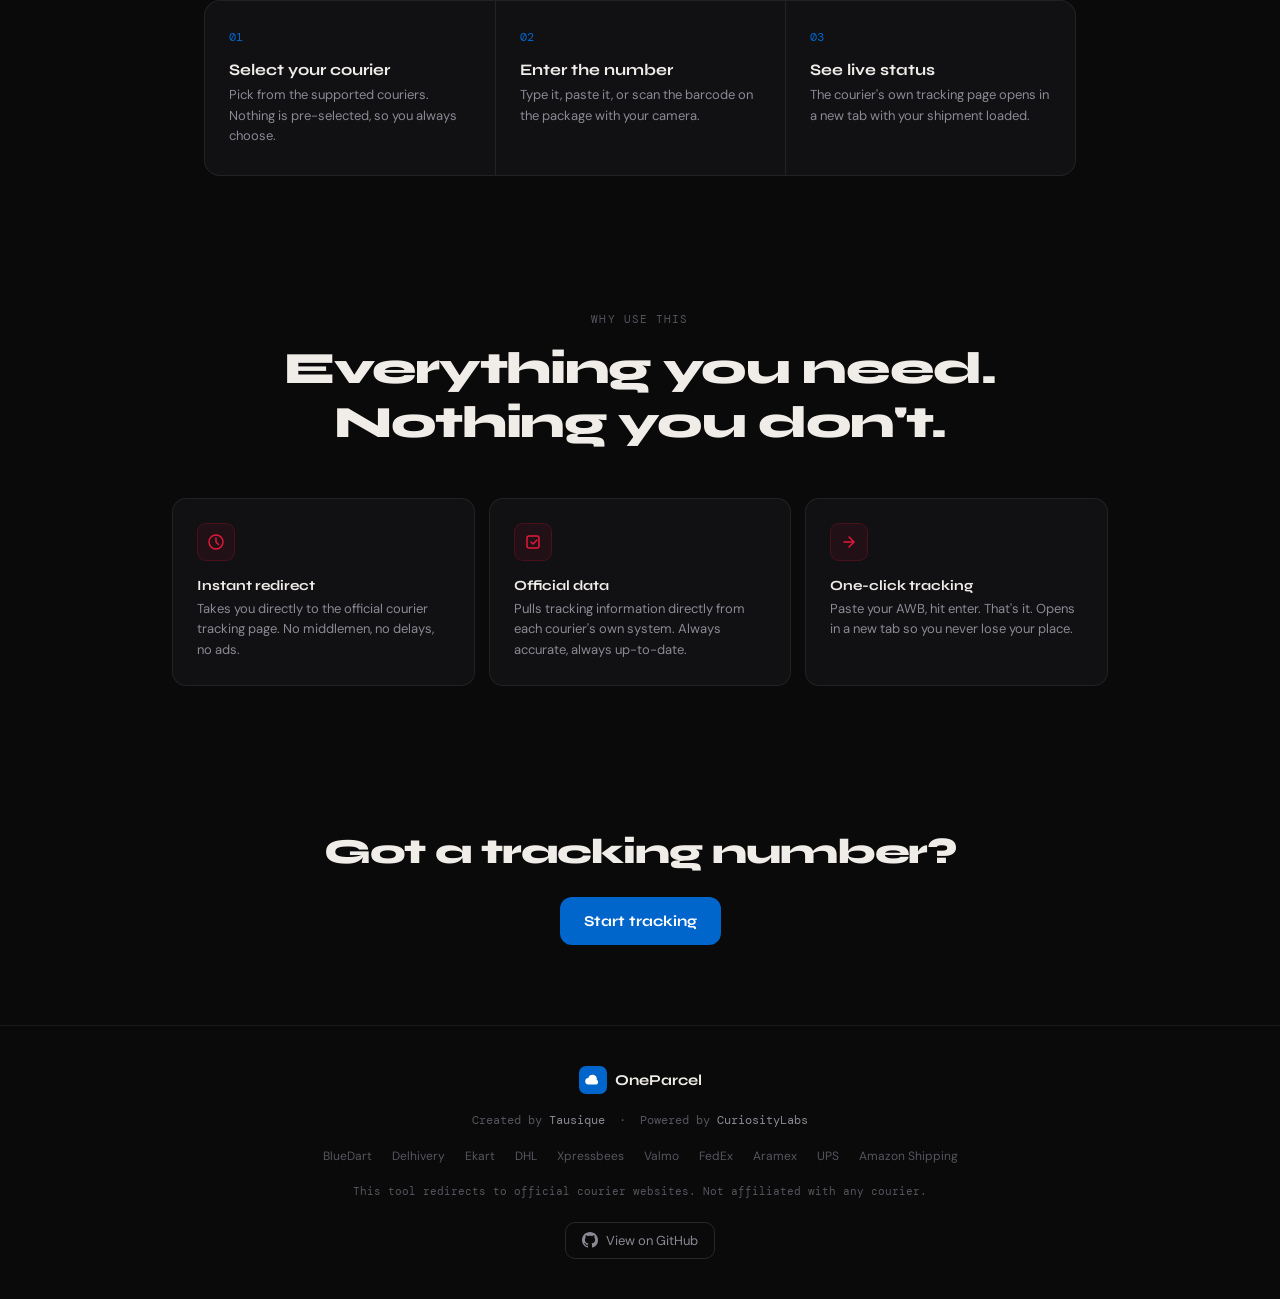
==== commit e8d98a60: "OneParcel V1.3 Language support - The site now works in English, Hindi and Bengali - Language butt" ====
--- a/oneparcel/index.html
+++ b/oneparcel/index.html
@@ -3,7 +3,10 @@
 <head>
 <meta charset="UTF-8"/>
 <meta name="viewport" content="width=device-width, initial-scale=1.0, viewport-fit=cover"/>
-<title>OneParcel — Track every courier in one place</title>
+<title>OneParcel by CuriosityLabs</title>
+<link rel="icon" href="favicon/favicon.ico" sizes="32x32"/>
+<link rel="icon" href="favicon/favicon.svg" type="image/svg+xml"/>
+<link rel="apple-touch-icon" href="favicon/apple-touch-icon.png"/>
 <meta name="theme-color" content="#0a0a0b"/>
 <meta name="mobile-web-app-capable" content="yes"/>
 <meta name="apple-mobile-web-app-capable" content="yes"/>
@@ -11,7 +14,7 @@
 <meta name="apple-mobile-web-app-title" content="OneParcel"/>
 <link rel="preconnect" href="https://fonts.googleapis.com"/>
 <link rel="preconnect" href="https://fonts.gstatic.com" crossorigin/>
-<link href="https://fonts.googleapis.com/css2?family=Syne:wght@400;500;600;700;800&family=DM+Mono:wght@400;500&family=DM+Sans:wght@300;400;500&display=swap" rel="stylesheet"/>
+<link href="https://fonts.googleapis.com/css2?family=Syne:wght@400;500;600;700;800&family=DM+Mono:wght@400;500&family=DM+Sans:wght@300;400;500&family=Noto+Sans+Devanagari:wght@400;500;700;800&family=Noto+Sans+Bengali:wght@400;500;700;800&display=swap" rel="stylesheet"/>
 <link rel="stylesheet" href="css/base.css"/>
 <link rel="stylesheet" href="css/nav.css"/>
 <link rel="stylesheet" href="css/hero.css"/>
@@ -43,11 +46,14 @@
   </a>
   <div class="nav-right">
     <div class="nav-links">
-      <a class="nav-link" href="#couriers">Couriers</a>
-      <a class="nav-link" href="#how">How it works</a>
-    </div>
-    <a class="nav-cta" href="track.html">Track a parcel</a>
-    <button class="theme-toggle" id="themeToggle" onclick="toggleTheme()" title="Toggle light/dark mode">
+      <a class="nav-link" href="#couriers" data-i18n="navCouriers">Couriers</a>
+      <a class="nav-link" href="#how" data-i18n="navHow">How it works</a>
+    </div>
+    <a class="nav-cta" href="track.html" data-i18n="navTrack">Track a parcel</a>
+    <button class="lang-btn" id="langBtn" type="button" aria-haspopup="true" aria-expanded="false" aria-label="Language" title="Language" data-i18n-title="langTitle">
+      <svg width="15" height="15" viewBox="0 0 16 16" fill="none" stroke="currentColor" stroke-width="1.3" stroke-linecap="round" stroke-linejoin="round"><circle cx="8" cy="8" r="6.2"/><path d="M1.8 8h12.4M8 1.8c1.8 1.9 2.7 3.9 2.7 6.2S9.8 12.3 8 14.2C6.2 12.3 5.3 10.3 5.3 8S6.2 3.7 8 1.8z"/></svg>
+    </button>
+    <button class="theme-toggle" id="themeToggle" onclick="toggleTheme()" title="Toggle light/dark mode" data-i18n-title="themeTitle">
       <span class="theme-toggle-track">
         <span class="theme-toggle-thumb"></span>
         <span class="theme-icon theme-icon-moon">
@@ -76,53 +82,53 @@
 
   <div class="hero-tag">
     <div class="hero-tag-dot"></div>
-    <span>Live shipment tracking</span>
-  </div>
-
-  <h1>Track your<br/><span class="accent" id="heroAccent">courier</span><br/>Shipment</h1>
-
-  <p class="hero-sub">One page for every courier. Enter your AWB and OneParcel opens the official tracking page for you.</p>
+    <span data-i18n="liveTag">Live shipment tracking</span>
+  </div>
+
+  <h1><span data-i18n="h1a">Track your</span><br/><span class="accent" id="heroAccent">courier</span><br/><span data-i18n="h1c">Shipment</span></h1>
+
+  <p class="hero-sub" data-i18n="landSub">One page for every courier. Enter your AWB and OneParcel opens the official tracking page for you.</p>
 
   <div class="hero-actions">
-    <a class="btn btn-primary" href="track.html">Start tracking</a>
-    <a class="btn btn-ghost" href="#couriers">See couriers</a>
+    <a class="btn btn-primary" href="track.html" data-i18n="btnStart">Start tracking</a>
+    <a class="btn btn-ghost" href="#couriers" data-i18n="btnSee">See couriers</a>
   </div>
 </section>
 
 <!-- COURIERS -->
 <section class="land-section" id="couriers">
-  <h2>Pick your courier</h2>
-  <p class="land-lead">Choose one and your tracking page opens with it already selected.</p>
+  <h2 data-i18n="pickTitle">Pick your courier</h2>
+  <p class="land-lead" data-i18n="pickLead">Choose one and your tracking page opens with it already selected.</p>
   <div class="ledger" id="ledger"></div>
 </section>
 
 <!-- HOW IT WORKS -->
 <section class="land-section" id="how">
-  <h2>Three steps to your parcel</h2>
-  <p class="land-lead">No account, no sign-up.</p>
+  <h2 data-i18n="howTitle">Three steps to your parcel</h2>
+  <p class="land-lead" data-i18n="howLead">No account, no sign-up.</p>
   <div class="how">
     <div class="how-step">
       <div class="how-num">01</div>
-      <div class="how-title">Select your courier</div>
-      <div class="how-desc">Pick from the supported couriers. Nothing is pre-selected, so you always choose.</div>
+      <div class="how-title" data-i18n="how1t">Select your courier</div>
+      <div class="how-desc" data-i18n="how1d">Pick from the supported couriers. Nothing is pre-selected, so you always choose.</div>
     </div>
     <div class="how-step">
       <div class="how-num">02</div>
-      <div class="how-title">Enter the number</div>
-      <div class="how-desc">Type it, paste it, or scan the barcode on the package with your camera.</div>
+      <div class="how-title" data-i18n="how2t">Enter the number</div>
+      <div class="how-desc" data-i18n="how2d">Type it, paste it, or scan the barcode on the package with your camera.</div>
     </div>
     <div class="how-step">
       <div class="how-num">03</div>
-      <div class="how-title">See live status</div>
-      <div class="how-desc">The courier's own tracking page opens in a new tab with your shipment loaded.</div>
+      <div class="how-title" data-i18n="how3t">See live status</div>
+      <div class="how-desc" data-i18n="how3d">The courier's own tracking page opens in a new tab with your shipment loaded.</div>
     </div>
   </div>
 </section>
 
 <!-- FEATURES -->
 <section class="features">
-  <div class="section-label">Why use this</div>
-  <h2>Everything you need.<br/>Nothing you don't.</h2>
+  <div class="section-label" data-i18n="whyLabel">Why use this</div>
+  <h2 class="features-title"><span class="h2-line" data-i18n="featL1">Everything you need.</span><span class="h2-line" data-i18n="featL2">Nothing you don't.</span></h2>
   <div class="features-grid">
     <div class="feat-card">
       <div class="feat-icon">
@@ -130,8 +136,8 @@
           <circle cx="9" cy="9" r="7"/><path d="M9 5v4l2.5 2.5"/>
         </svg>
       </div>
-      <div class="feat-title">Instant redirect</div>
-      <div class="feat-desc">Takes you directly to the official courier tracking page. No middlemen, no delays, no ads.</div>
+      <div class="feat-title" data-i18n="feat1t">Instant redirect</div>
+      <div class="feat-desc" data-i18n="feat1d">Takes you directly to the official courier tracking page. No middlemen, no delays, no ads.</div>
     </div>
     <div class="feat-card">
       <div class="feat-icon">
@@ -139,8 +145,8 @@
           <rect x="3" y="3" width="12" height="12" rx="2"/><path d="M7 9l2 2 4-4"/>
         </svg>
       </div>
-      <div class="feat-title">Official data</div>
-      <div class="feat-desc">Pulls tracking information directly from each courier's own system. Always accurate, always up-to-date.</div>
+      <div class="feat-title" data-i18n="feat2t">Official data</div>
+      <div class="feat-desc" data-i18n="feat2d">Pulls tracking information directly from each courier's own system. Always accurate, always up-to-date.</div>
     </div>
     <div class="feat-card">
       <div class="feat-icon">
@@ -148,26 +154,26 @@
           <path d="M4 9h10M9 4l5 5-5 5"/>
         </svg>
       </div>
-      <div class="feat-title">One-click tracking</div>
-      <div class="feat-desc">Paste your AWB, hit enter. That's it. Opens in a new tab so you never lose your place.</div>
+      <div class="feat-title" data-i18n="feat3t">One-click tracking</div>
+      <div class="feat-desc" data-i18n="feat3d">Paste your AWB, hit enter. That's it. Opens in a new tab so you never lose your place.</div>
     </div>
   </div>
 </section>
 
 <!-- CLOSING CTA -->
 <section class="land-cta">
-  <h2>Got a tracking number?</h2>
-  <a class="btn btn-primary" href="track.html">Start tracking</a>
+  <h2 data-i18n="ctaTitle">Got a tracking number?</h2>
+  <a class="btn btn-primary" href="track.html" data-i18n="btnStart">Start tracking</a>
 </section>
 
 <!-- PWA INSTALL BANNER -->
 <div class="pwa-banner" id="pwaBanner">
   <div class="pwa-banner-text">
-    <div class="pwa-banner-title">Install OneParcel</div>
-    <div class="pwa-banner-sub">Add to home screen for quick access</div>
+    <div class="pwa-banner-title" data-i18n="pwaTitle">Install OneParcel</div>
+    <div class="pwa-banner-sub" data-i18n="pwaSub">Add to home screen for quick access</div>
   </div>
   <div class="pwa-banner-btns">
-    <button class="pwa-install-btn" onclick="installPWA()">Install</button>
+    <button class="pwa-install-btn" onclick="installPWA()" data-i18n="pwaInstall">Install</button>
     <button class="pwa-dismiss-btn" onclick="dismissPWA()">
       <svg width="10" height="10" viewBox="0 0 10 10" fill="none" stroke="currentColor" stroke-width="1.5" stroke-linecap="round">
         <line x1="2" y1="2" x2="8" y2="8"/><line x1="8" y1="2" x2="2" y2="8"/>
@@ -186,9 +192,7 @@
     </div>
     <span style="font-family:var(--display);font-size:15px;font-weight:700;color:var(--text);">OneParcel</span>
   </div>
-  <div class="footer-credits">
-    Created by <span>Tausique</span> &nbsp;·&nbsp; Powered by <span>CuriosityLabs</span>
-  </div>
+  <div class="footer-credits" data-i18n-html="footCredits">Created by <span>Tausique</span> &nbsp;·&nbsp; Powered by <span>CuriosityLabs</span></div>
   <div class="footer-links">
     <a href="https://www.bluedart.com" target="_blank">BlueDart</a>
     <a href="https://www.delhivery.com" target="_blank">Delhivery</a>
@@ -201,15 +205,14 @@
     <a href="https://www.ups.com" target="_blank">UPS</a>
     <a href="https://track.amazon.in" target="_blank">Amazon Shipping</a>
   </div>
-  <div style="font-family:var(--mono);font-size:11px;color:var(--text3);margin-top:0.25rem;">
-    This tool redirects to official courier websites. Not affiliated with any courier.
-  </div>
+  <div style="font-family:var(--mono);font-size:11px;color:var(--text3);margin-top:0.25rem;" data-i18n="footDisclaimer">This tool redirects to official courier websites. Not affiliated with any courier.</div>
   <a class="footer-github" href="https://github.com/sheikhtausique/oneparcel" target="_blank" rel="noopener">
     <svg width="16" height="16" viewBox="0 0 16 16" fill="currentColor" aria-hidden="true"><path d="M8 0C3.58 0 0 3.58 0 8c0 3.54 2.29 6.53 5.47 7.59.4.07.55-.17.55-.38 0-.19-.01-.82-.01-1.49-2.01.37-2.53-.49-2.69-.94-.09-.23-.48-.94-.82-1.13-.28-.15-.68-.52-.01-.53.63-.01 1.08.58 1.23.82.72 1.21 1.87.87 2.33.66.07-.52.28-.87.51-1.07-1.78-.2-3.64-.89-3.64-3.95 0-.87.31-1.59.82-2.15-.08-.2-.36-1.02.08-2.12 0 0 .67-.21 2.2.82.64-.18 1.32-.27 2-.27.68 0 1.36.09 2 .27 1.53-1.04 2.2-.82 2.2-.82.44 1.1.16 1.92.08 2.12.51.56.82 1.27.82 2.15 0 3.07-1.87 3.75-3.65 3.95.29.25.54.73.54 1.48 0 1.07-.01 1.93-.01 2.2 0 .21.15.46.55.38A8.01 8.01 0 0016 8c0-4.42-3.58-8-8-8z"/></svg>
-    <span>View on GitHub</span>
+    <span data-i18n="githubLink">View on GitHub</span>
   </a>
 </footer>
 
+<script src="js/i18n.js"></script>
 <script src="js/couriers.js"></script>
 <script src="js/theme.js"></script>
 <script src="js/pwa.js"></script>
--- a/oneparcel/css/base.css
+++ b/oneparcel/css/base.css
@@ -29,9 +29,9 @@
   --text: #f0ede8;
   --text2: #8a8a94;
   --text3: #55555e;
-  --mono: 'DM Mono', monospace;
-  --sans: 'DM Sans', sans-serif;
-  --display: 'Syne', sans-serif;
+  --mono: 'DM Mono', 'Noto Sans Devanagari', 'Noto Sans Bengali', monospace;
+  --sans: 'DM Sans', 'Noto Sans Devanagari', 'Noto Sans Bengali', sans-serif;
+  --display: 'Syne', 'Noto Sans Devanagari', 'Noto Sans Bengali', sans-serif;
 }
 
 :root.light {
@@ -128,3 +128,15 @@
 .home-btn:active { transform: scale(0.92); }
 
 .home-btn svg { stroke: var(--text2); transition: stroke 0.2s; }
+
+/* HINDI AND BENGALI: letters join into shapes, so no tight spacing, and taller lines for the marks above and below */
+html:lang(hi) *:not(input):not(textarea),
+html:lang(bn) *:not(input):not(textarea) { letter-spacing: normal !important; }
+
+html:lang(hi) h1, html:lang(bn) h1,
+html:lang(hi) h2, html:lang(bn) h2,
+html:lang(hi) h3, html:lang(bn) h3 { line-height: 1.3; }
+
+html:lang(hi) p, html:lang(bn) p,
+html:lang(hi) .feat-desc, html:lang(bn) .feat-desc,
+html:lang(hi) .how-desc, html:lang(bn) .how-desc { line-height: 1.75; }
--- a/oneparcel/css/nav.css
+++ b/oneparcel/css/nav.css
@@ -75,6 +75,61 @@
 
 .nav-cta:hover { filter: brightness(0.9); }
 
+/* LANGUAGE */
+.lang-btn {
+  width: 32px; height: 32px;
+  border-radius: 50%;
+  background: none;
+  border: 1px solid var(--border2);
+  color: var(--text2);
+  cursor: pointer;
+  display: inline-flex;
+  align-items: center;
+  justify-content: center;
+  flex-shrink: 0;
+  margin-left: 4px;
+  transition: color 0.15s, border-color 0.15s, background 0.15s;
+}
+
+.lang-btn:hover, .lang-btn[aria-expanded="true"] { color: var(--text); border-color: var(--text3); background: var(--bg3); }
+
+.lang-menu {
+  position: fixed;
+  top: calc(64px + env(safe-area-inset-top, 0px) - 6px);
+  right: 12px;
+  z-index: 250;
+  min-width: 160px;
+  padding: 6px;
+  background: var(--bg3);
+  border: 1px solid var(--border2);
+  border-radius: 12px;
+  box-shadow: 0 12px 32px rgba(0,0,0,0.35);
+  display: none;
+}
+
+.lang-menu.open { display: block; }
+
+.lang-item {
+  width: 100%;
+  display: flex;
+  align-items: center;
+  justify-content: space-between;
+  gap: 14px;
+  padding: 11px 12px;
+  border: none;
+  border-radius: 8px;
+  background: none;
+  color: var(--text2);
+  font-family: var(--sans);
+  font-size: 14px;
+  text-align: left;
+  cursor: pointer;
+}
+
+.lang-item:hover { background: var(--bg2); color: var(--text); }
+.lang-item.active { color: var(--text); font-weight: 500; }
+.lang-check { color: var(--accent-color, var(--blue)); }
+
 /* THEME TOGGLE */
 .theme-toggle {
   background: none;
--- a/oneparcel/css/hero.css
+++ b/oneparcel/css/hero.css
@@ -83,3 +83,6 @@
 @media (max-width: 600px) {
   h1 { font-size: 2.6rem; }
 }
+
+/* each headline line stays on one line; the page scales the text if it is too wide */
+.hero h1 > span { white-space: nowrap; }
--- a/oneparcel/css/landing.css
+++ b/oneparcel/css/landing.css
@@ -165,6 +165,9 @@
   #heroAccent { transition: none; }
   .feat-card { opacity: 1 !important; transform: none !important; transition: none; }
 }
+
+/* Each sentence of this heading stays on one line */
+.h2-line { display: block; width: max-content; max-width: none; margin: 0 auto; white-space: nowrap; }
 
 /* GITHUB LINK */
 .footer-github {
@@ -202,6 +205,8 @@
   .nav-link { display: inline-flex; align-items: center; min-height: 40px; padding: 0 4px; font-size: 11px; white-space: nowrap; }
   .nav-cta { display: inline-flex; align-items: center; min-height: 36px; padding: 0 10px; margin-left: 4px; font-size: 11px; white-space: nowrap; }
   .theme-toggle { padding: 7px 0; margin-left: 4px; flex-shrink: 0; zoom: 0.75; }
+  .lang-btn { width: 26px; height: 26px; margin-left: 2px; }
+  .lang-btn svg { width: 13px; height: 13px; }
 
   .hero.landing {
     min-height: auto;
@@ -235,6 +240,7 @@
 
   .features { padding: 1rem 1.25rem 2.5rem; }
   .features h2 { margin-bottom: 1.75rem; }
+  .features h2.features-title { font-size: clamp(1.05rem, 6.6vw, 1.7rem); }
   .feat-card { padding: 1.25rem; }
 
   .land-cta { padding: 2.5rem 1.25rem 3.5rem; }
